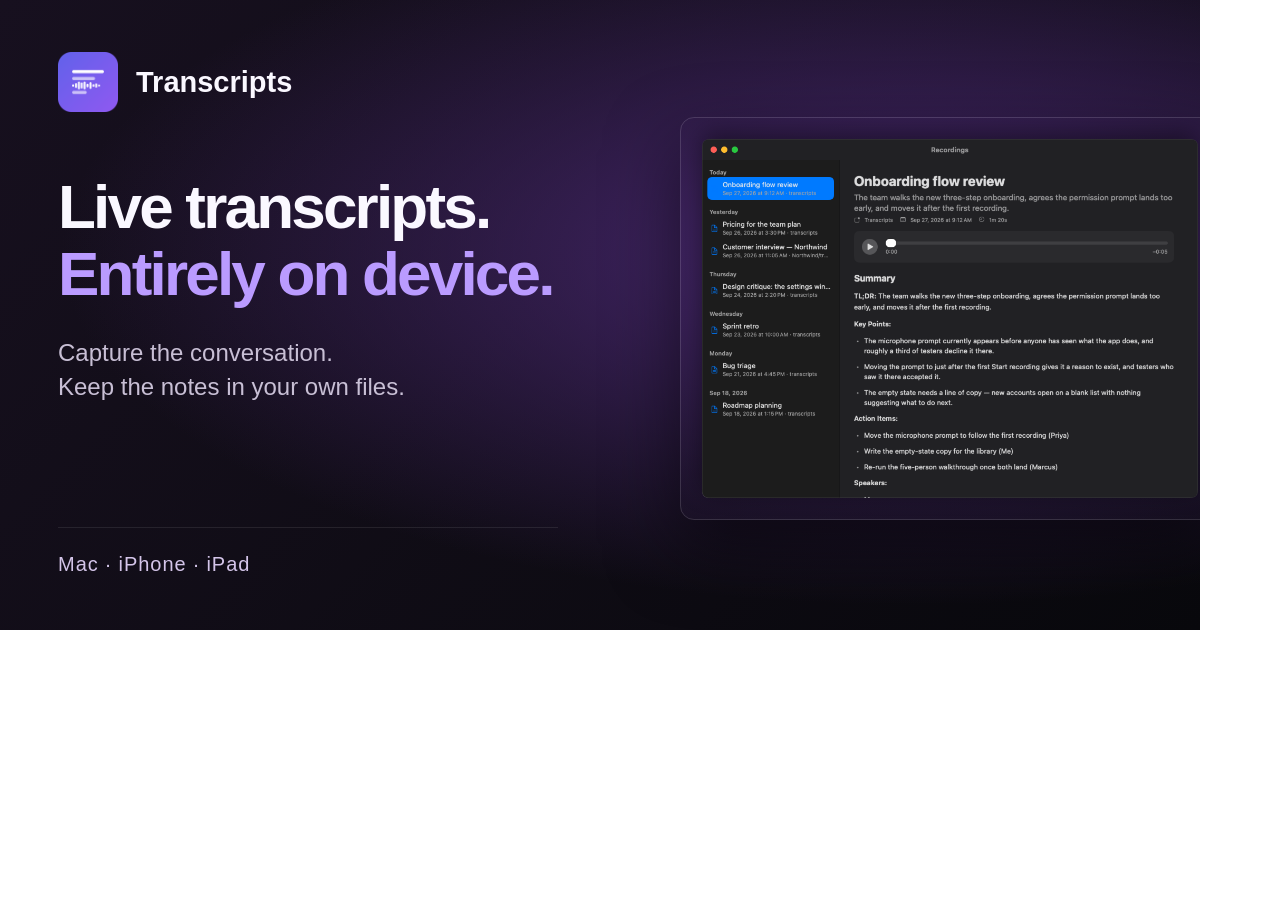
==== site/social-card.html @ d09aea9d "Add branded social preview and Open Graph metadata" ====
<!doctype html><meta charset="utf-8"><style>
*{box-sizing:border-box}body{margin:0;font-family:-apple-system,BlinkMacSystemFont,sans-serif;color:#faf8ff}.card{position:relative;width:1200px;height:630px;overflow:hidden;background:radial-gradient(ellipse at 76% 40%,#492871,transparent 66%),linear-gradient(135deg,#17101f,#09090d)}.brand{position:absolute;left:58px;top:52px;display:flex;gap:18px;align-items:center;font-size:29px;font-weight:650}.brand img{width:60px;height:60px}.copy{position:absolute;left:58px;top:174px;width:575px}h1{font-size:62px;line-height:1.08;letter-spacing:-2.8px;margin:0;font-weight:700}h1 span{color:#ba9bff}p{font-size:24px;line-height:1.4;color:#c8bfd5;margin-top:28px;width:480px}.devices{position:absolute;left:58px;bottom:54px;color:#d4c5e9;font-size:20px;letter-spacing:1px}.screen{position:absolute;left:680px;top:117px;width:540px;height:403px;object-fit:contain;border-radius:14px;box-shadow:0 28px 70px #0008;border:1px solid #ffffff22}.rule{position:absolute;left:58px;bottom:102px;width:500px;height:1px;background:#ffffff16}
</style><div class="card"><div class="brand"><img src="../docs/assets/icon.png">Transcripts</div><div class="copy"><h1>Live transcripts.<br><span>Entirely on device.</span></h1><p>Capture the conversation.<br>Keep the notes in your own files.</p></div><img class="screen" src="../docs/guide/images/document-summary.webp"><div class="rule"></div><div class="devices">Mac · iPhone · iPad</div></div>
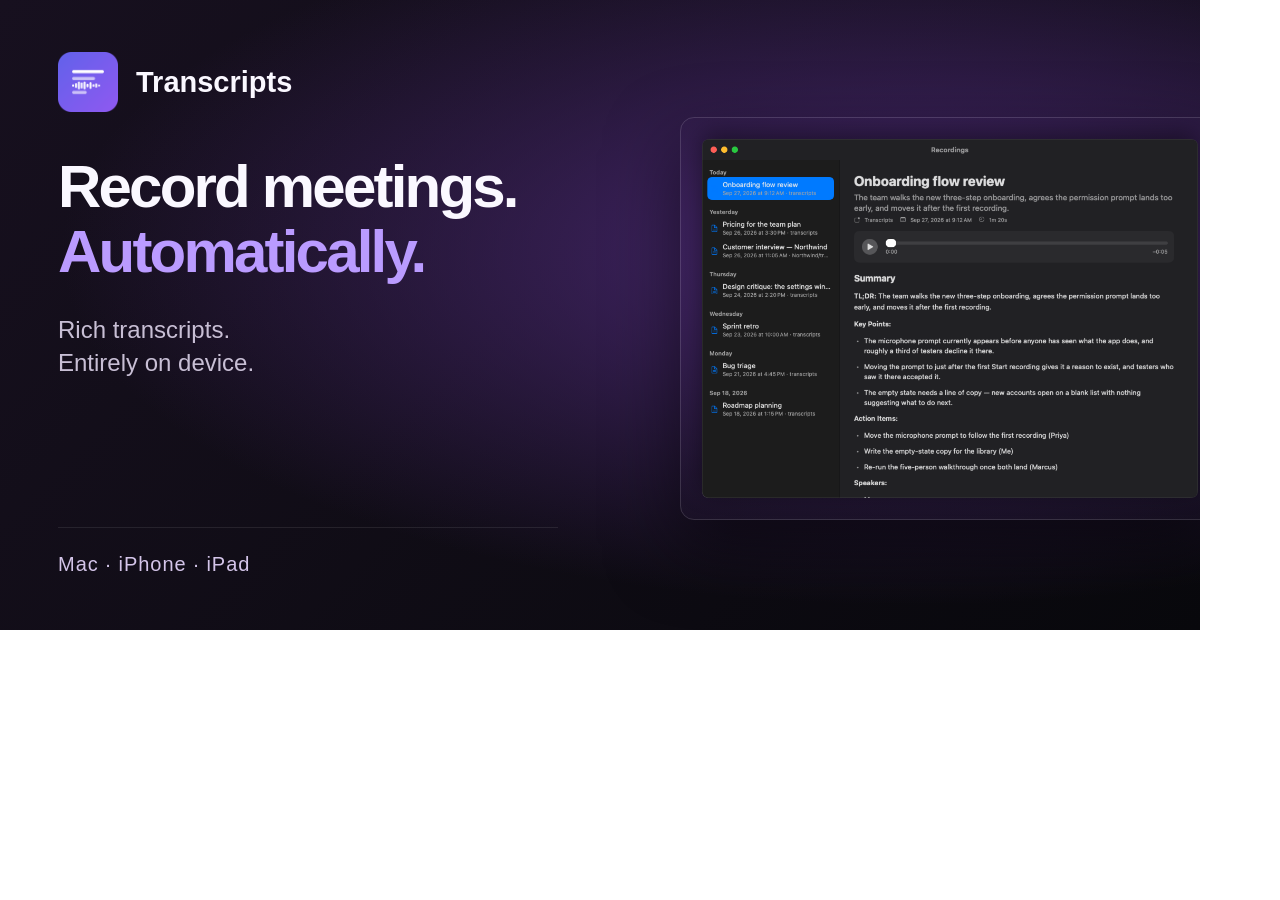
==== commit 9492d78b: "Lead launch messaging with automatic meeting recording" ====
--- a/site/social-card.html
+++ b/site/social-card.html
@@ -1,3 +1,3 @@
 <!doctype html><meta charset="utf-8"><style>
-*{box-sizing:border-box}body{margin:0;font-family:-apple-system,BlinkMacSystemFont,sans-serif;color:#faf8ff}.card{position:relative;width:1200px;height:630px;overflow:hidden;background:radial-gradient(ellipse at 76% 40%,#492871,transparent 66%),linear-gradient(135deg,#17101f,#09090d)}.brand{position:absolute;left:58px;top:52px;display:flex;gap:18px;align-items:center;font-size:29px;font-weight:650}.brand img{width:60px;height:60px}.copy{position:absolute;left:58px;top:174px;width:575px}h1{font-size:62px;line-height:1.08;letter-spacing:-2.8px;margin:0;font-weight:700}h1 span{color:#ba9bff}p{font-size:24px;line-height:1.4;color:#c8bfd5;margin-top:28px;width:480px}.devices{position:absolute;left:58px;bottom:54px;color:#d4c5e9;font-size:20px;letter-spacing:1px}.screen{position:absolute;left:680px;top:117px;width:540px;height:403px;object-fit:contain;border-radius:14px;box-shadow:0 28px 70px #0008;border:1px solid #ffffff22}.rule{position:absolute;left:58px;bottom:102px;width:500px;height:1px;background:#ffffff16}
-</style><div class="card"><div class="brand"><img src="../docs/assets/icon.png">Transcripts</div><div class="copy"><h1>Live transcripts.<br><span>Entirely on device.</span></h1><p>Capture the conversation.<br>Keep the notes in your own files.</p></div><img class="screen" src="../docs/guide/images/document-summary.webp"><div class="rule"></div><div class="devices">Mac · iPhone · iPad</div></div>+*{box-sizing:border-box}body{margin:0;font-family:-apple-system,BlinkMacSystemFont,sans-serif;color:#faf8ff}.card{position:relative;width:1200px;height:630px;overflow:hidden;background:radial-gradient(ellipse at 76% 40%,#492871,transparent 66%),linear-gradient(135deg,#17101f,#09090d)}.brand{position:absolute;left:58px;top:52px;display:flex;gap:18px;align-items:center;font-size:29px;font-weight:650}.brand img{width:60px;height:60px}.copy{position:absolute;left:58px;top:155px;width:575px}h1{font-size:60px;line-height:1.08;letter-spacing:-2.8px;margin:0;font-weight:700}h1 span{color:#ba9bff}p{font-size:24px;line-height:1.4;color:#c8bfd5;margin-top:28px;width:480px}.devices{position:absolute;left:58px;bottom:54px;color:#d4c5e9;font-size:20px;letter-spacing:1px}.screen{position:absolute;left:680px;top:117px;width:540px;height:403px;object-fit:contain;border-radius:14px;box-shadow:0 28px 70px #0008;border:1px solid #ffffff22}.rule{position:absolute;left:58px;bottom:102px;width:500px;height:1px;background:#ffffff16}
+</style><div class="card"><div class="brand"><img src="../docs/assets/icon.png">Transcripts</div><div class="copy"><h1>Record meetings.<br><span>Automatically.</span></h1><p>Rich transcripts.<br>Entirely on device.</p></div><img class="screen" src="../docs/guide/images/document-summary.webp"><div class="rule"></div><div class="devices">Mac · iPhone · iPad</div></div>
